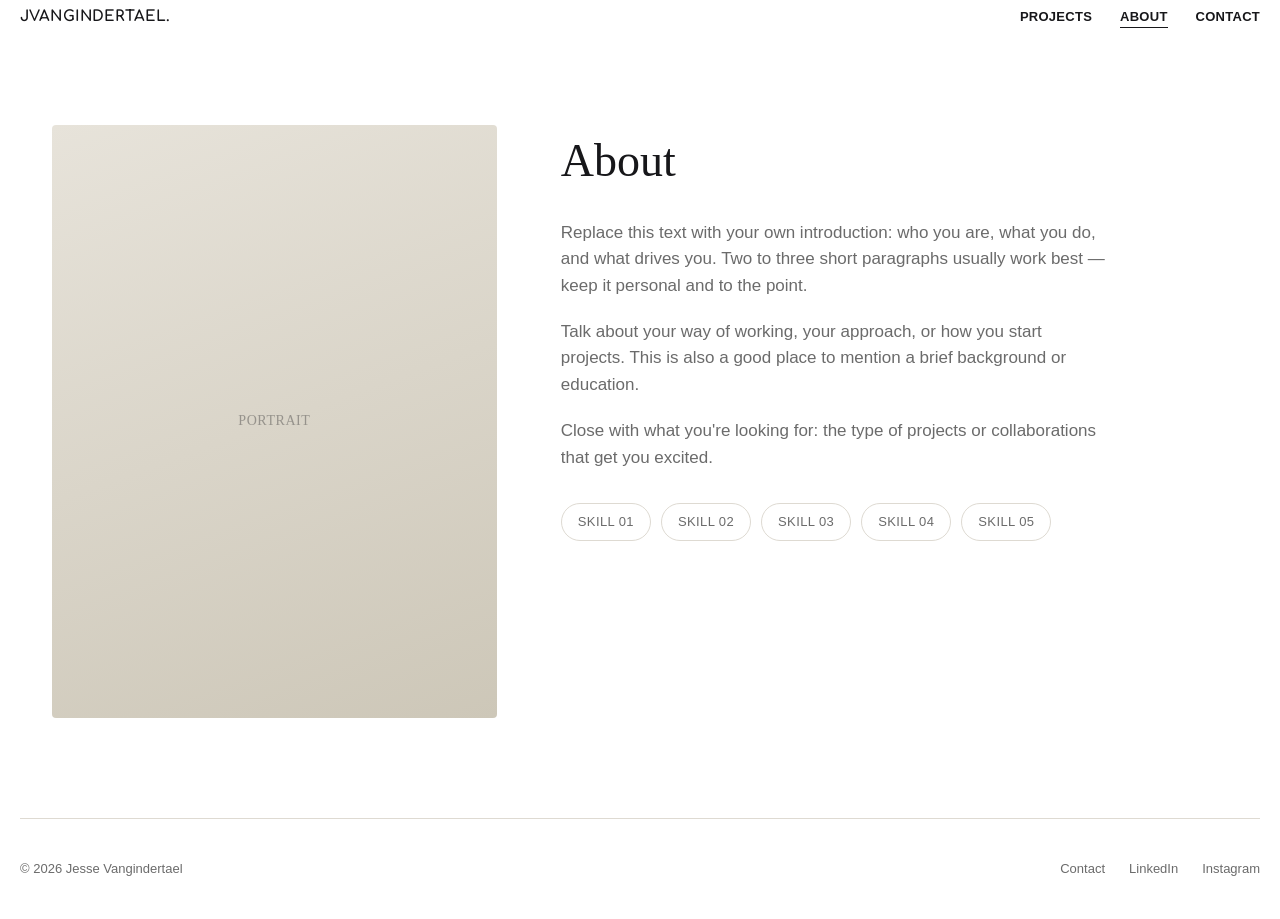
==== about.html @ d2555ea0 "Translate entire site to English" ====
<!DOCTYPE html>
<html lang="en">
<head>
<meta charset="UTF-8">
<meta name="viewport" content="width=device-width, initial-scale=1.0">
<title>About — Jesse Vangindertael</title>
<meta name="description" content="About Jesse Vangindertael — background, approach and skills.">
<link rel="preconnect" href="https://fonts.googleapis.com">
<link rel="preconnect" href="https://fonts.gstatic.com" crossorigin>
<link href="https://fonts.googleapis.com/css2?family=Comfortaa:wght@700&display=swap" rel="stylesheet">
<link rel="stylesheet" href="assets/css/style.css">
<link rel="icon" type="image/svg+xml" href="assets/img/favicon.svg">
</head>
<body>

<header class="site-header">
  <nav class="nav container">
    <a href="index.html" class="nav-logo">JVANGINDERTAEL.</a>
    <button class="nav-toggle" aria-label="Menu" aria-expanded="false">
      <span></span><span></span><span></span>
    </button>
    <ul class="nav-links">
      <li><a href="index.html">Projects</a></li>
      <li><a href="about.html" aria-current="page">About</a></li>
      <li><a href="contact.html">Contact</a></li>
    </ul>
  </nav>
</header>

<main class="container">
  <div class="about-grid">
    <div class="about-photo"></div>
    <div class="about-copy">
      <h1>About</h1>
      <p>Replace this text with your own introduction: who you are, what you do, and what drives you. Two to three short paragraphs usually work best — keep it personal and to the point.</p>
      <p>Talk about your way of working, your approach, or how you start projects. This is also a good place to mention a brief background or education.</p>
      <p>Close with what you're looking for: the type of projects or collaborations that get you excited.</p>

      <ul class="tag-list">
        <li>Skill 01</li>
        <li>Skill 02</li>
        <li>Skill 03</li>
        <li>Skill 04</li>
        <li>Skill 05</li>
      </ul>
    </div>
  </div>
</main>

<footer class="site-footer container">
  <div class="footer-row">
    <span>© 2026 Jesse Vangindertael</span>
    <ul class="footer-links">
      <li><a href="contact.html">Contact</a></li>
      <li><a href="#">LinkedIn</a></li>
      <li><a href="#">Instagram</a></li>
    </ul>
  </div>
</footer>

<script src="assets/js/main.js"></script>
</body>
</html>
---- assets/css/style.css ----
/* ============================================
   Jesse Vangindertael — Portfolio
   Editorial, minimal design system
   ============================================ */

:root {
  --bg: #ffffff;
  --bg-alt: #efece6;
  --fg: #17171a;
  --muted: #6b6b6b;
  --line: #dedad2;
  --accent: #c1502e;
  --container: 1240px;
  --gap: 24px;
  --serif: Georgia, 'Iowan Old Style', 'Palatino Linotype', 'Times New Roman', serif;
  --sans: -apple-system, BlinkMacSystemFont, 'Segoe UI', Roboto, Helvetica, Arial, sans-serif;
}

* { box-sizing: border-box; }

html { scroll-behavior: smooth; }

body {
  margin: 0;
  background: var(--bg);
  color: var(--fg);
  font-family: var(--sans);
  font-size: 16px;
  line-height: 1.55;
  -webkit-font-smoothing: antialiased;
}

img { max-width: 100%; display: block; }

a {
  color: inherit;
  text-decoration: none;
}

.container {
  max-width: var(--container);
  margin: 0 auto;
  padding: 0 32px;
}

/* ---------- Nav ---------- */

.site-header {
  position: sticky;
  top: 0;
  z-index: 50;
  background: rgba(255, 255, 255, 0.86);
  backdrop-filter: blur(8px);
}

.nav {
  display: flex;
  align-items: center;
  justify-content: space-between;
  padding: 4px 0 16px;
}

.nav-logo {
  font-family: 'Comfortaa', var(--sans);
  font-weight: 700;
  font-size: 15px;
  letter-spacing: 0.01em;
}

.nav-links {
  display: flex;
  gap: 28px;
  list-style: none;
  margin: 0;
  padding: 0;
}

.nav-links a {
  font-family: var(--sans);
  font-weight: 700;
  font-size: 13px;
  letter-spacing: 0.02em;
  text-transform: uppercase;
  position: relative;
  padding-bottom: 4px;
}

.nav-links a::after {
  content: '';
  position: absolute;
  left: 0;
  bottom: 0;
  width: 0;
  height: 1px;
  background: var(--fg);
  transition: width 0.25s ease;
}

.nav-links a:hover::after,
.nav-links a[aria-current="page"]::after {
  width: 100%;
}

.nav-toggle {
  display: none;
  background: none;
  border: none;
  cursor: pointer;
  padding: 8px;
}

.nav-toggle span {
  display: block;
  width: 22px;
  height: 1px;
  background: var(--fg);
  margin: 5px 0;
  transition: transform 0.25s ease, opacity 0.25s ease;
}

/* ---------- Hero ---------- */

.hero {
  padding: 120px 0 80px;
}

.hero-eyebrow {
  font-size: 13px;
  letter-spacing: 0.12em;
  text-transform: uppercase;
  color: var(--muted);
  margin: 0 0 20px;
}

.hero-row {
  display: flex;
  justify-content: space-between;
  align-items: flex-start;
  gap: 40px;
}

.hero h1 {
  font-family: var(--sans);
  font-weight: 800;
  font-size: clamp(48px, 9vw, 100px);
  line-height: 0.95;
  letter-spacing: -0.01em;
  text-transform: uppercase;
  margin: 0;
}

.hero-side-text {
  font-size: 15px;
  color: var(--muted);
  max-width: 28ch;
  text-align: right;
  margin: 10px 0 0;
  flex-shrink: 0;
}

/* ---------- Section headings ---------- */

.section-head {
  display: flex;
  align-items: flex-end;
  justify-content: space-between;
  border-top: 1px solid var(--line);
  padding-top: 28px;
  margin: 0 0 48px;
}

.section-head h2 {
  font-family: var(--serif);
  font-weight: 400;
  font-size: 28px;
  margin: 0;
}

.section-head span {
  color: var(--muted);
  font-size: 14px;
}

/* ---------- Project grid ---------- */

.project-grid {
  display: grid;
  grid-template-columns: repeat(2, 1fr);
  gap: 56px 40px;
  padding-bottom: 100px;
}

.project-card { display: block; }

.project-thumb {
  position: relative;
  aspect-ratio: 4 / 3;
  border-radius: 4px;
  overflow: hidden;
  background: linear-gradient(135deg, #e7e3da 0%, #d8d3c6 60%, #cdc7b8 100%);
  margin-bottom: 20px;
}

.project-thumb::after {
  content: attr(data-label);
  position: absolute;
  inset: 0;
  display: flex;
  align-items: center;
  justify-content: center;
  font-family: var(--serif);
  font-size: 14px;
  letter-spacing: 0.04em;
  color: rgba(23, 23, 26, 0.35);
  text-transform: uppercase;
}

.project-thumb img {
  width: 100%;
  height: 100%;
  object-fit: cover;
  transition: transform 0.6s ease;
}

.project-card:hover .project-thumb img { transform: scale(1.04); }

.project-meta {
  display: flex;
  gap: 14px;
  font-size: 13px;
  letter-spacing: 0.04em;
  text-transform: uppercase;
  color: var(--muted);
  margin-bottom: 10px;
}

.project-card h3 {
  font-family: var(--serif);
  font-weight: 400;
  font-size: 24px;
  margin: 0 0 10px;
}

.project-link {
  font-size: 14px;
  display: inline-flex;
  align-items: center;
  gap: 6px;
  border-bottom: 1px solid var(--fg);
  padding-bottom: 2px;
}

.project-link::after {
  content: '→';
  transition: transform 0.2s ease;
}

.project-card:hover .project-link::after { transform: translateX(4px); }

/* ---------- Buttons ---------- */

.btn {
  display: inline-flex;
  align-items: center;
  gap: 10px;
  font-size: 14px;
  letter-spacing: 0.03em;
  text-transform: uppercase;
  padding: 16px 28px;
  border: 1px solid var(--fg);
  border-radius: 999px;
  transition: background 0.2s ease, color 0.2s ease;
}

.btn:hover {
  background: var(--fg);
  color: var(--bg);
}

/* ---------- About page ---------- */

.about-grid {
  display: grid;
  grid-template-columns: 0.8fr 1.2fr;
  gap: 64px;
  padding: 80px 0 100px;
  align-items: start;
}

.about-photo {
  aspect-ratio: 3 / 4;
  border-radius: 4px;
  background: linear-gradient(160deg, #e7e3da 0%, #cdc7b8 100%);
  position: relative;
}

.about-photo::after {
  content: 'Portrait';
  position: absolute;
  inset: 0;
  display: flex;
  align-items: center;
  justify-content: center;
  font-family: var(--serif);
  color: rgba(23, 23, 26, 0.35);
  text-transform: uppercase;
  font-size: 14px;
  letter-spacing: 0.04em;
}

.about-copy h1 {
  font-family: var(--serif);
  font-weight: 400;
  font-size: clamp(32px, 4vw, 46px);
  margin: 0 0 24px;
}

.about-copy p {
  color: var(--muted);
  font-size: 17px;
  max-width: 58ch;
  margin: 0 0 20px;
}

.tag-list {
  display: flex;
  flex-wrap: wrap;
  gap: 10px;
  margin: 32px 0 0;
  padding: 0;
  list-style: none;
}

.tag-list li {
  font-size: 13px;
  letter-spacing: 0.03em;
  text-transform: uppercase;
  border: 1px solid var(--line);
  border-radius: 999px;
  padding: 8px 16px;
  color: var(--muted);
}

/* ---------- Contact page ---------- */

.contact-hero {
  padding: 120px 0 60px;
  border-bottom: 1px solid var(--line);
}

.contact-hero h1 {
  font-family: var(--serif);
  font-weight: 400;
  font-size: clamp(36px, 5vw, 64px);
  margin: 0 0 24px;
  max-width: 18ch;
}

.contact-email {
  font-family: var(--serif);
  font-size: clamp(24px, 3vw, 34px);
  border-bottom: 1px solid var(--fg);
  padding-bottom: 6px;
}

.contact-grid {
  display: grid;
  grid-template-columns: repeat(3, 1fr);
  gap: 40px;
  padding: 60px 0 100px;
}

.contact-block h4 {
  font-size: 13px;
  letter-spacing: 0.08em;
  text-transform: uppercase;
  color: var(--muted);
  margin: 0 0 14px;
}

.contact-block p,
.contact-block a {
  display: block;
  font-size: 16px;
  margin: 0 0 6px;
}

.contact-block a:hover { color: var(--accent); }

/* ---------- Footer ---------- */

.site-footer {
  border-top: 1px solid var(--line);
  padding: 40px 0;
}

.footer-row {
  display: flex;
  align-items: center;
  justify-content: space-between;
  font-size: 13px;
  color: var(--muted);
}

.footer-links {
  display: flex;
  gap: 24px;
  list-style: none;
  margin: 0;
  padding: 0;
}

/* ---------- Responsive ---------- */

@media (max-width: 860px) {
  .nav-links { 
    position: fixed;
    top: 121px;
    left: 0;
    right: 0;
    background: var(--bg);
    flex-direction: column;
    gap: 0;
    border-bottom: 1px solid var(--line);
    max-height: 0;
    overflow: hidden;
    transition: max-height 0.3s ease;
  }

  .nav-links.open { max-height: 300px; }

  .nav-links li { border-top: 1px solid var(--line); }
  .nav-links li:first-child { border-top: none; }
  .nav-links a { display: block; padding: 18px 32px; }
  .nav-links a::after { display: none; }

  .nav-toggle { display: block; }

  .hero-row { flex-direction: column; align-items: flex-start; gap: 16px; }
  .hero-side-text { text-align: left; max-width: 100%; margin-top: 0; }

  .project-grid { grid-template-columns: 1fr; gap: 48px; }
  .about-grid { grid-template-columns: 1fr; gap: 40px; }
  .contact-grid { grid-template-columns: 1fr 1fr; }
  .footer-row { flex-direction: column; gap: 16px; align-items: flex-start; }
}

@media (max-width: 560px) {
  .contact-grid { grid-template-columns: 1fr; }
  .hero { padding: 100px 0 60px; }
}
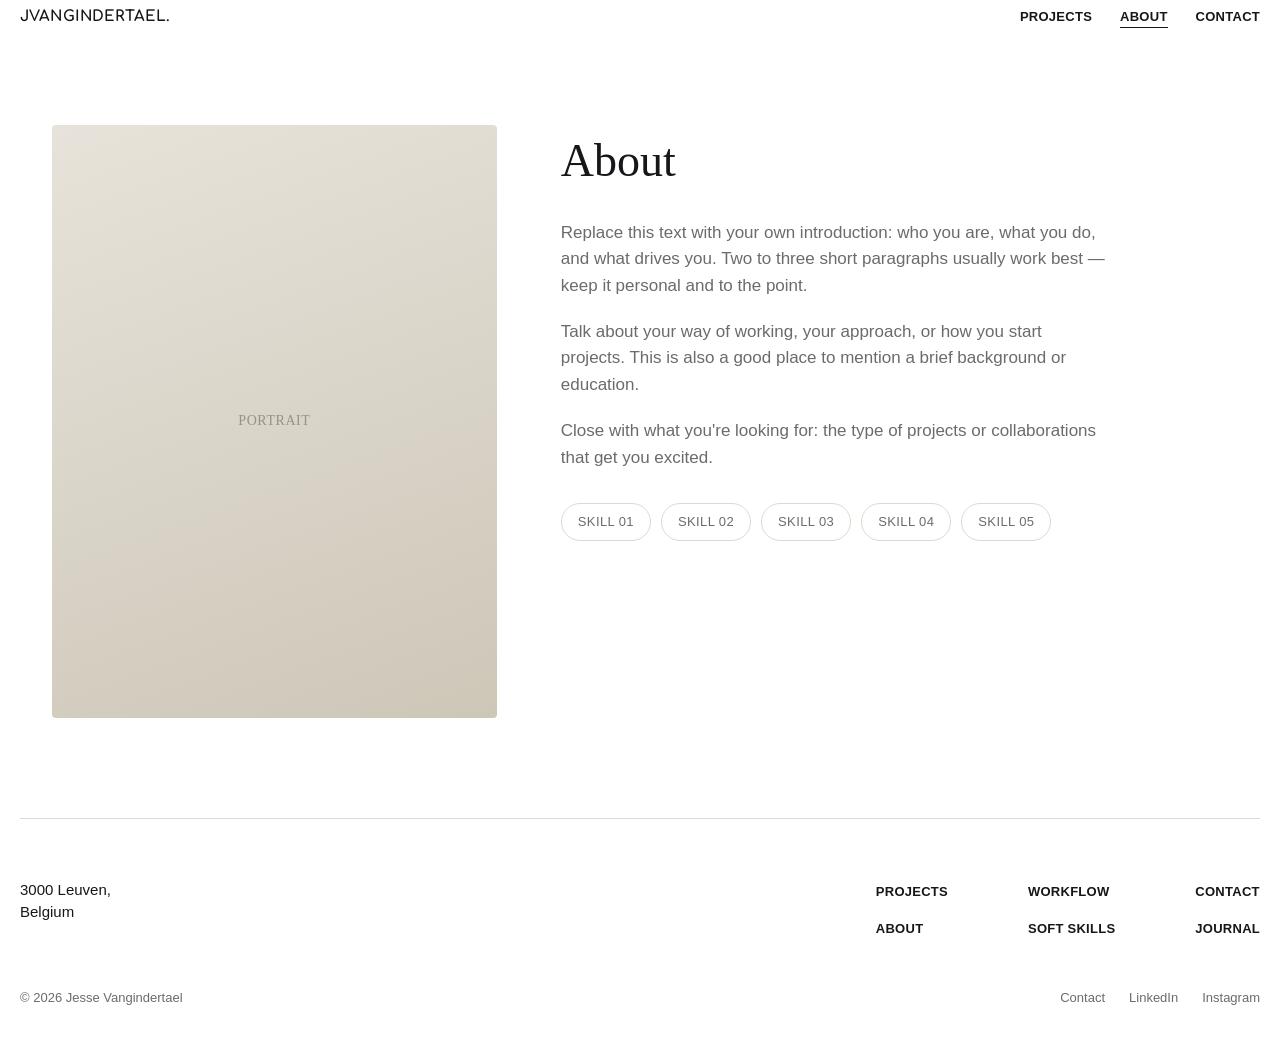
==== commit b3226cbc: "Apply new footer structure (address + link columns) to about and contact pages" ====
--- a/about.html
+++ b/about.html
@@ -48,6 +48,23 @@
 </main>
 
 <footer class="site-footer container">
+  <div class="footer-top">
+    <p class="address-block">3000 Leuven,<br>Belgium</p>
+    <div class="footer-columns">
+      <ul>
+        <li><a href="index.html">Projects</a></li>
+        <li><a href="about.html">About</a></li>
+      </ul>
+      <ul>
+        <li><a href="#">Workflow</a></li>
+        <li><a href="#">Soft skills</a></li>
+      </ul>
+      <ul>
+        <li><a href="contact.html">Contact</a></li>
+        <li><a href="#">Journal</a></li>
+      </ul>
+    </div>
+  </div>
   <div class="footer-row">
     <span>© 2026 Jesse Vangindertael</span>
     <ul class="footer-links">
--- a/assets/css/style.css
+++ b/assets/css/style.css
@@ -158,6 +158,24 @@
   flex-shrink: 0;
 }
 
+/* ---------- Outro wordmark ---------- */
+
+.outro {
+  padding: 0 0 80px;
+  text-align: center;
+}
+
+.outro-title {
+  font-family: var(--sans);
+  font-weight: 700;
+  font-size: clamp(64px, 16vw, 230px);
+  line-height: 0.9;
+  letter-spacing: -0.01em;
+  text-transform: uppercase;
+  margin: 0;
+  white-space: nowrap;
+}
+
 /* ---------- Section headings ---------- */
 
 .section-head {
@@ -389,9 +407,165 @@
 
 /* ---------- Footer ---------- */
 
+.subscribe-row {
+  border-top: 1px solid var(--line);
+  padding: 60px 0;
+  display: flex;
+  flex-wrap: wrap;
+  align-items: flex-start;
+  justify-content: space-between;
+  gap: 48px;
+}
+
+.subscribe-col {
+  display: flex;
+  flex-direction: column;
+  min-width: 260px;
+}
+
+.address-block {
+  font-size: 15px;
+  color: var(--fg);
+  line-height: 1.5;
+  margin: 0;
+}
+
+.highlight-list {
+  list-style: none;
+  margin: 0;
+  padding: 0;
+  flex: 1;
+  min-width: 320px;
+  max-width: 760px;
+}
+
+.highlight-list li {
+  border-top: 1px solid var(--line);
+}
+
+.highlight-list li:last-child {
+  border-bottom: 1px solid var(--line);
+}
+
+.highlight-list a {
+  display: flex;
+  align-items: center;
+  gap: 20px;
+  padding: 20px 0;
+}
+
+.highlight-thumb {
+  width: 56px;
+  height: 56px;
+  flex-shrink: 0;
+  border-radius: 4px;
+  background: linear-gradient(135deg, #e7e3da 0%, #d8d3c6 60%, #cdc7b8 100%);
+}
+
+.highlight-title {
+  font-family: var(--serif);
+  font-size: 18px;
+  flex: 1;
+}
+
+.highlight-link {
+  font-size: 13px;
+  font-weight: 700;
+  letter-spacing: 0.02em;
+  text-transform: uppercase;
+  display: inline-flex;
+  align-items: center;
+  gap: 6px;
+  white-space: nowrap;
+}
+
+.highlight-list a:hover .highlight-link { color: var(--accent); }
+
+.subscribe-text {
+  font-size: 20px;
+  max-width: 32ch;
+  margin: 0;
+}
+
+.subscribe-form {
+  display: flex;
+  align-items: center;
+  gap: 24px;
+}
+
+.subscribe-form input {
+  font-family: var(--sans);
+  font-size: 15px;
+  border: none;
+  border-bottom: 1px solid var(--line);
+  background: transparent;
+  padding: 8px 0;
+  width: 240px;
+  outline: none;
+}
+
+.subscribe-form input::placeholder {
+  color: var(--muted);
+}
+
+.subscribe-form input:focus {
+  border-bottom-color: var(--fg);
+}
+
+.subscribe-form button {
+  display: inline-flex;
+  align-items: center;
+  gap: 8px;
+  font-family: var(--sans);
+  font-weight: 700;
+  font-size: 13px;
+  letter-spacing: 0.02em;
+  text-transform: uppercase;
+  background: none;
+  border: none;
+  cursor: pointer;
+  color: var(--fg);
+  white-space: nowrap;
+}
+
 .site-footer {
   border-top: 1px solid var(--line);
-  padding: 40px 0;
+  padding: 60px 0 40px;
+}
+
+.footer-top {
+  display: flex;
+  flex-wrap: wrap;
+  justify-content: space-between;
+  align-items: flex-start;
+  gap: 48px;
+  margin-bottom: 48px;
+}
+
+.footer-columns {
+  display: grid;
+  grid-template-columns: repeat(3, auto);
+  gap: 16px 80px;
+}
+
+.footer-columns ul {
+  list-style: none;
+  margin: 0;
+  padding: 0;
+  display: flex;
+  flex-direction: column;
+  gap: 12px;
+}
+
+.footer-columns a {
+  font-size: 13px;
+  font-weight: 700;
+  letter-spacing: 0.02em;
+  text-transform: uppercase;
+}
+
+.footer-columns a:hover {
+  color: var(--accent);
 }
 
 .footer-row {
@@ -440,6 +614,14 @@
   .hero-side-text { text-align: left; max-width: 100%; margin-top: 0; }
 
   .project-grid { grid-template-columns: 1fr; gap: 48px; }
+
+  .subscribe-row { flex-direction: column; align-items: flex-start; }
+  .subscribe-form { width: 100%; }
+  .subscribe-form input { flex: 1; width: auto; }
+  .highlight-list { width: 100%; max-width: none; }
+
+  .footer-top { flex-direction: column; gap: 24px; }
+  .footer-columns { grid-template-columns: repeat(2, auto); gap: 24px 48px; }
   .about-grid { grid-template-columns: 1fr; gap: 40px; }
   .contact-grid { grid-template-columns: 1fr 1fr; }
   .footer-row { flex-direction: column; gap: 16px; align-items: flex-start; }
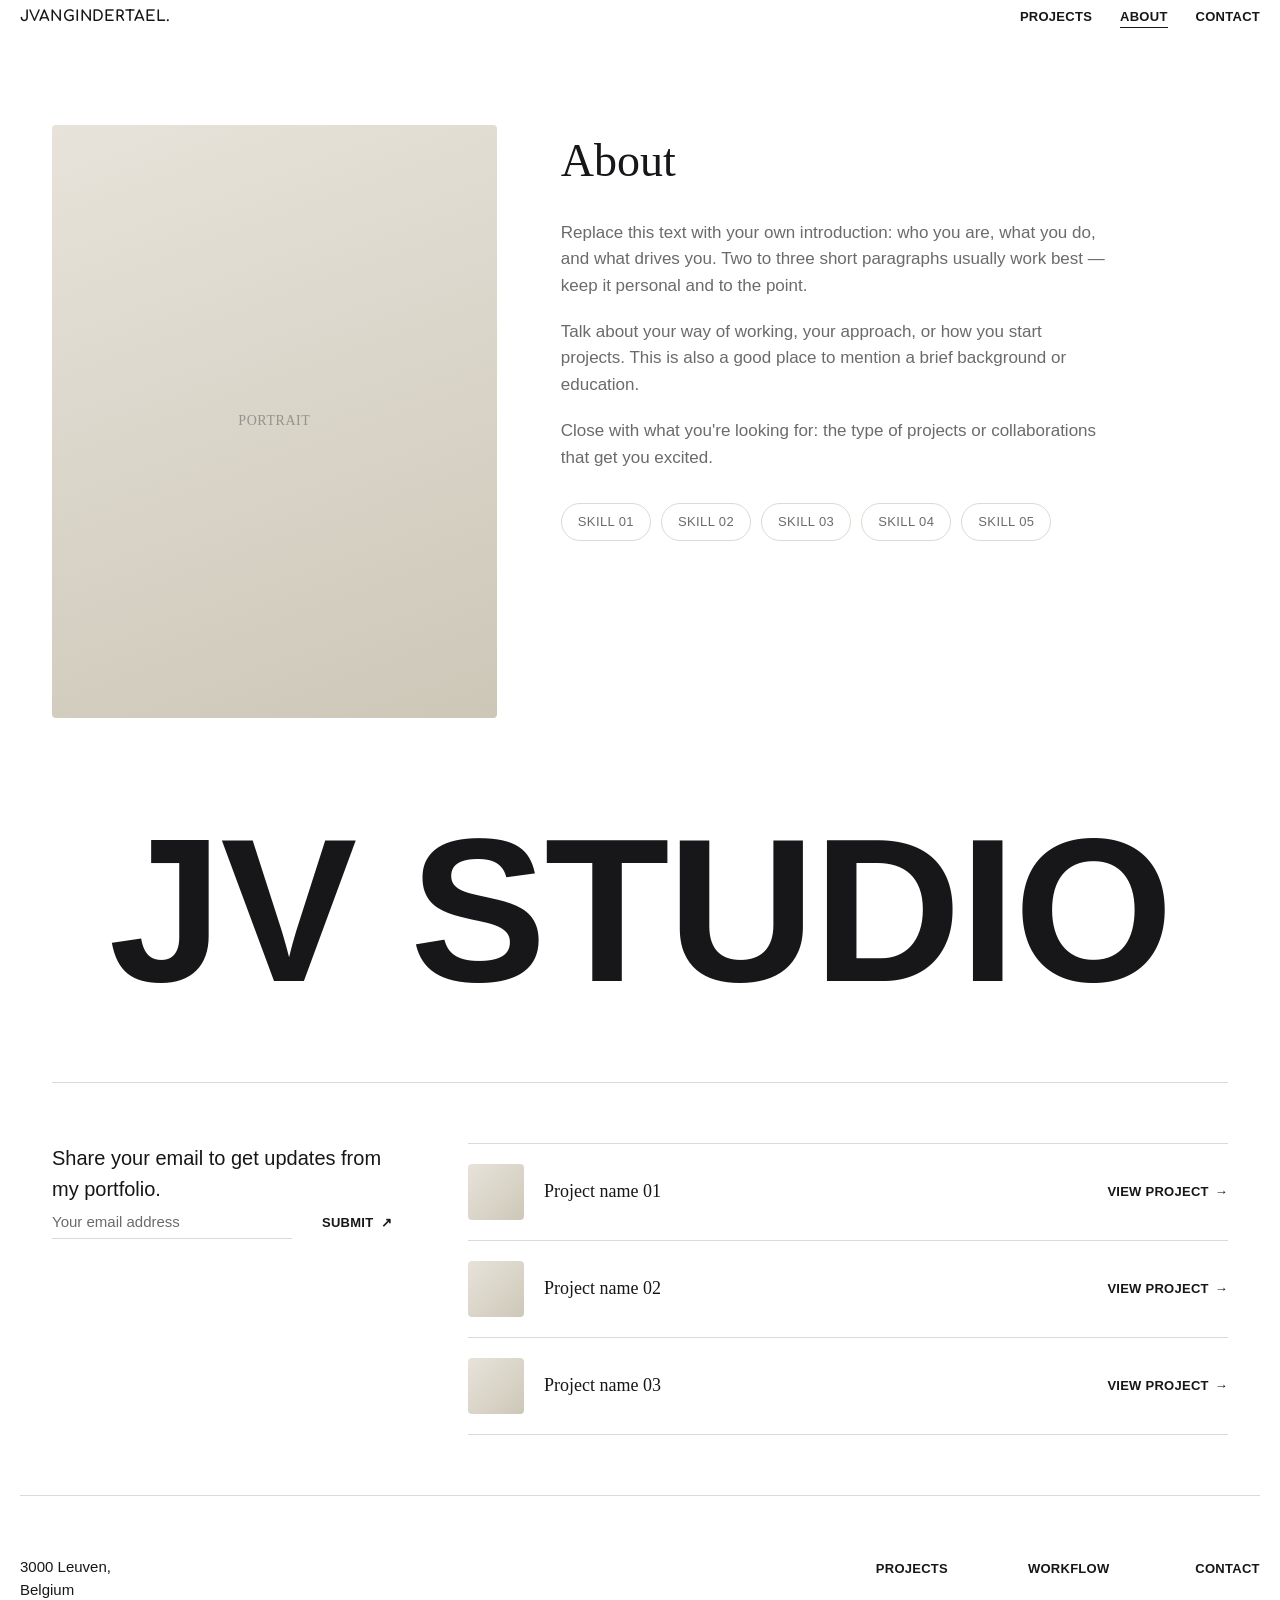
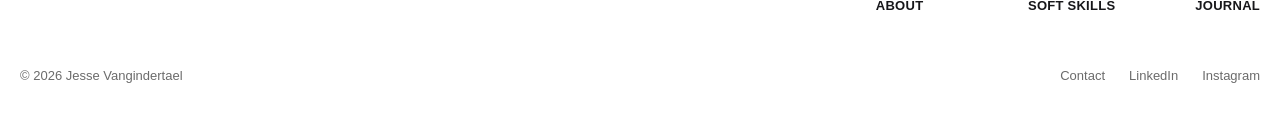
==== commit f37dd3af: "Repeat JV STUDIO wordmark and subscribe/highlight block on about and contact pages" ====
--- a/about.html
+++ b/about.html
@@ -47,6 +47,46 @@
   </div>
 </main>
 
+  <section class="container outro">
+    <h2 class="outro-title">JV STUDIO</h2>
+  </section>
+
+  <section class="container">
+    <div class="subscribe-row">
+      <div class="subscribe-col">
+        <p class="subscribe-text">Share your email to get updates from my portfolio.</p>
+        <form class="subscribe-form">
+          <input type="email" placeholder="Your email address" aria-label="Email address" required>
+          <button type="submit">Submit <span aria-hidden="true">↗</span></button>
+        </form>
+      </div>
+
+      <ul class="highlight-list">
+        <li>
+          <a href="#">
+            <div class="highlight-thumb"></div>
+            <span class="highlight-title">Project name 01</span>
+            <span class="highlight-link">View project <span aria-hidden="true">→</span></span>
+          </a>
+        </li>
+        <li>
+          <a href="#">
+            <div class="highlight-thumb"></div>
+            <span class="highlight-title">Project name 02</span>
+            <span class="highlight-link">View project <span aria-hidden="true">→</span></span>
+          </a>
+        </li>
+        <li>
+          <a href="#">
+            <div class="highlight-thumb"></div>
+            <span class="highlight-title">Project name 03</span>
+            <span class="highlight-link">View project <span aria-hidden="true">→</span></span>
+          </a>
+        </li>
+      </ul>
+    </div>
+  </section>
+
 <footer class="site-footer container">
   <div class="footer-top">
     <p class="address-block">3000 Leuven,<br>Belgium</p>
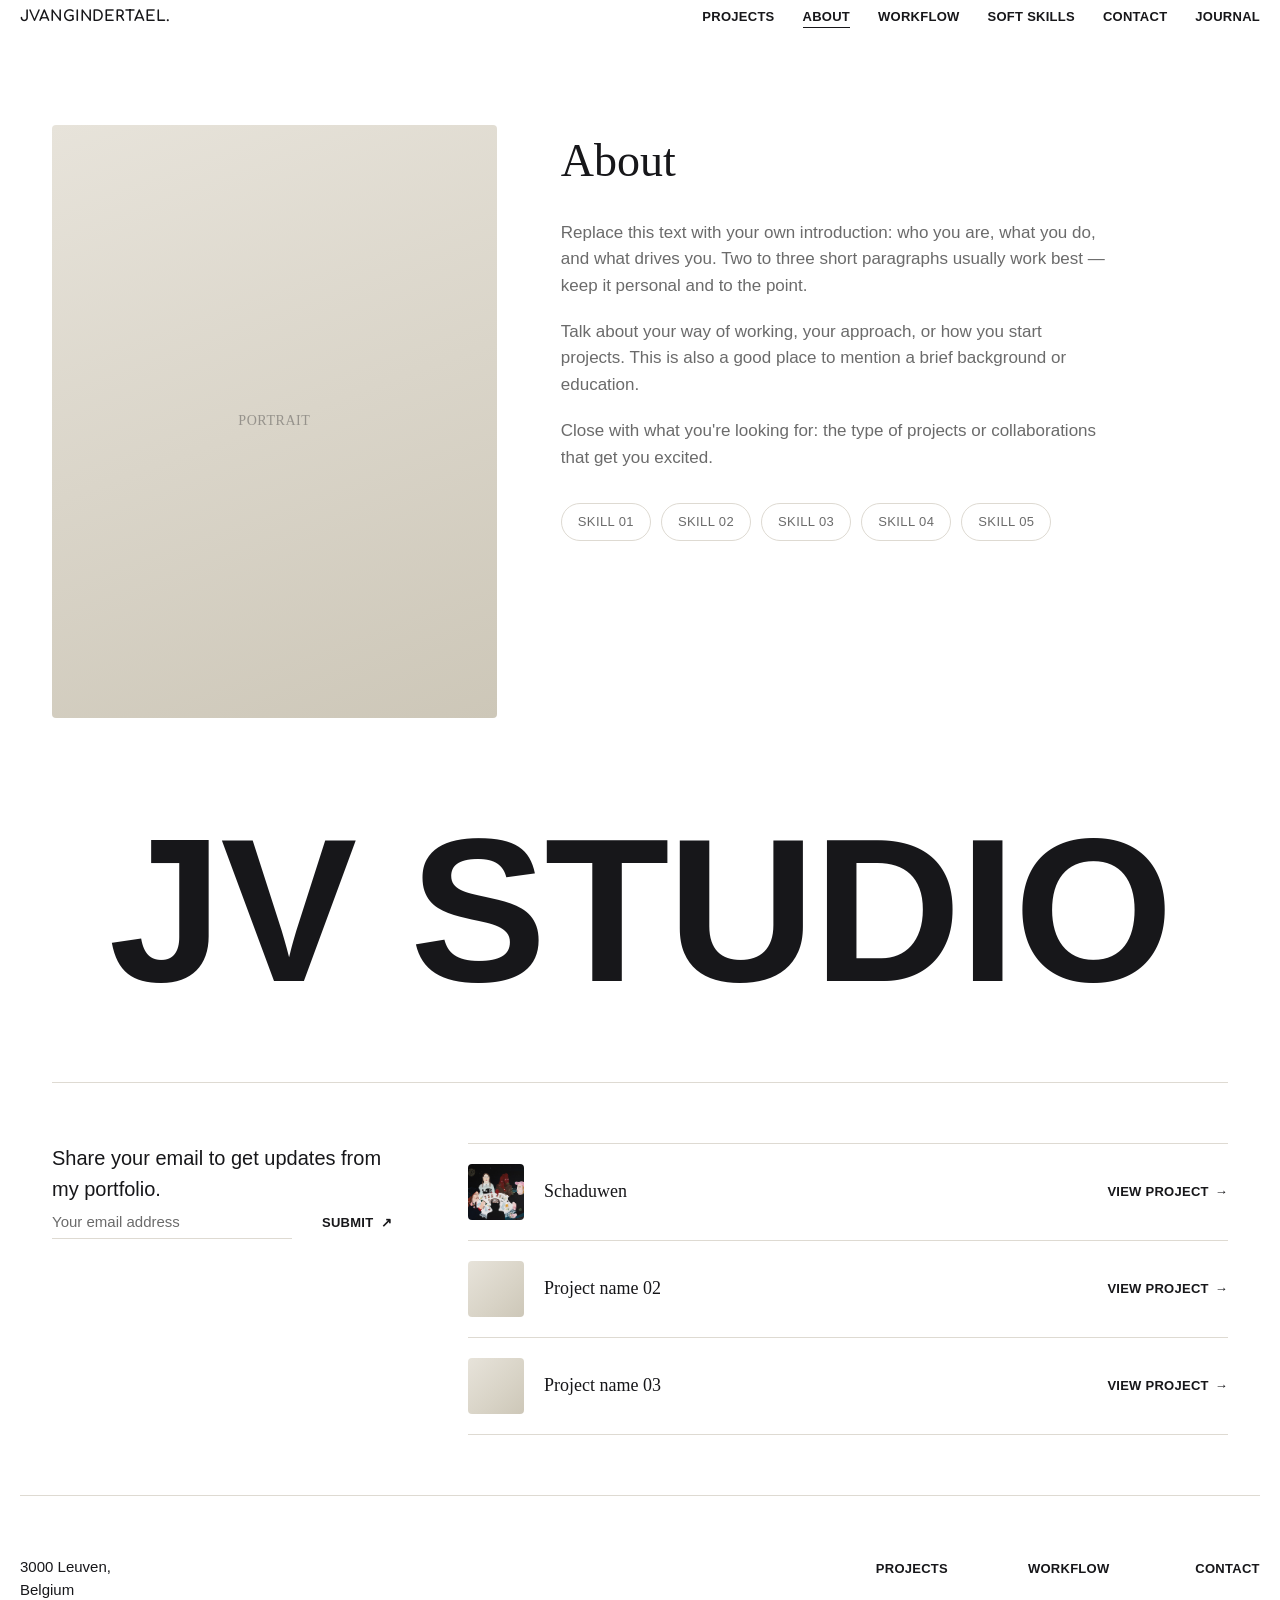
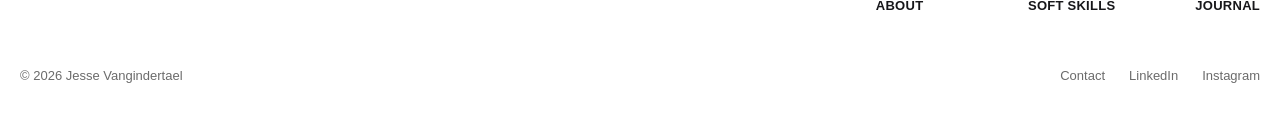
==== commit 8dec07e5: "Replace first placeholder project with real Schaduwen VR project" ====
--- a/about.html
+++ b/about.html
@@ -3,6 +3,8 @@
 <head>
 <meta charset="UTF-8">
 <meta name="viewport" content="width=device-width, initial-scale=1.0">
+<!-- Contentsquare tracking tag (heatmaps) -->
+<script defer src="https://t.contentsquare.net/uxa/7b117db7269c8.js"></script>
 <title>About — Jesse Vangindertael</title>
 <meta name="description" content="About Jesse Vangindertael — background, approach and skills.">
 <link rel="preconnect" href="https://fonts.googleapis.com">
@@ -22,7 +24,10 @@
     <ul class="nav-links">
       <li><a href="index.html">Projects</a></li>
       <li><a href="about.html" aria-current="page">About</a></li>
+      <li><a href="workflow.html">Workflow</a></li>
+      <li><a href="soft-skills.html">Soft skills</a></li>
       <li><a href="contact.html">Contact</a></li>
+      <li><a href="journal.html">Journal</a></li>
     </ul>
   </nav>
 </header>
@@ -64,8 +69,8 @@
       <ul class="highlight-list">
         <li>
           <a href="#">
-            <div class="highlight-thumb"></div>
-            <span class="highlight-title">Project name 01</span>
+            <div class="highlight-thumb"><img src="assets/img/projects/schaduwen.jpg" alt="Schaduwen"></div>
+            <span class="highlight-title">Schaduwen</span>
             <span class="highlight-link">View project <span aria-hidden="true">→</span></span>
           </a>
         </li>
@@ -96,12 +101,12 @@
         <li><a href="about.html">About</a></li>
       </ul>
       <ul>
-        <li><a href="#">Workflow</a></li>
-        <li><a href="#">Soft skills</a></li>
+        <li><a href="workflow.html">Workflow</a></li>
+        <li><a href="soft-skills.html">Soft skills</a></li>
       </ul>
       <ul>
         <li><a href="contact.html">Contact</a></li>
-        <li><a href="#">Journal</a></li>
+        <li><a href="journal.html">Journal</a></li>
       </ul>
     </div>
   </div>
--- a/assets/css/style.css
+++ b/assets/css/style.css
@@ -405,6 +405,77 @@
 
 .contact-block a:hover { color: var(--accent); }
 
+/* ---------- Generic content page ---------- */
+
+.page-hero {
+  padding: 120px 0 60px;
+  border-bottom: 1px solid var(--line);
+}
+
+.page-hero h1 {
+  font-family: var(--serif);
+  font-weight: 400;
+  font-size: clamp(36px, 5vw, 64px);
+  margin: 0 0 20px;
+  max-width: 18ch;
+}
+
+.page-intro {
+  color: var(--muted);
+  font-size: 17px;
+  max-width: 60ch;
+  margin: 0;
+}
+
+.page-body {
+  padding: 60px 0 100px;
+}
+
+.page-body p {
+  color: var(--muted);
+  font-size: 17px;
+  max-width: 58ch;
+  margin: 0 0 20px;
+}
+
+.journal-list {
+  list-style: none;
+  margin: 40px 0 0;
+  padding: 0;
+}
+
+.journal-list li {
+  border-top: 1px solid var(--line);
+  padding: 28px 0;
+}
+
+.journal-list li:last-child {
+  border-bottom: 1px solid var(--line);
+}
+
+.journal-date {
+  display: block;
+  font-size: 13px;
+  letter-spacing: 0.02em;
+  text-transform: uppercase;
+  color: var(--muted);
+  margin-bottom: 8px;
+}
+
+.journal-entry-title {
+  font-family: var(--serif);
+  font-weight: 400;
+  font-size: 20px;
+  margin: 0 0 8px;
+}
+
+.journal-entry-text {
+  color: var(--muted);
+  font-size: 15px;
+  max-width: 60ch;
+  margin: 0;
+}
+
 /* ---------- Footer ---------- */
 
 .subscribe-row {
@@ -460,6 +531,14 @@
   flex-shrink: 0;
   border-radius: 4px;
   background: linear-gradient(135deg, #e7e3da 0%, #d8d3c6 60%, #cdc7b8 100%);
+  overflow: hidden;
+}
+
+.highlight-thumb img {
+  width: 100%;
+  height: 100%;
+  object-fit: cover;
+  display: block;
 }
 
 .highlight-title {
@@ -601,7 +680,7 @@
     transition: max-height 0.3s ease;
   }
 
-  .nav-links.open { max-height: 300px; }
+  .nav-links.open { max-height: 600px; }
 
   .nav-links li { border-top: 1px solid var(--line); }
   .nav-links li:first-child { border-top: none; }
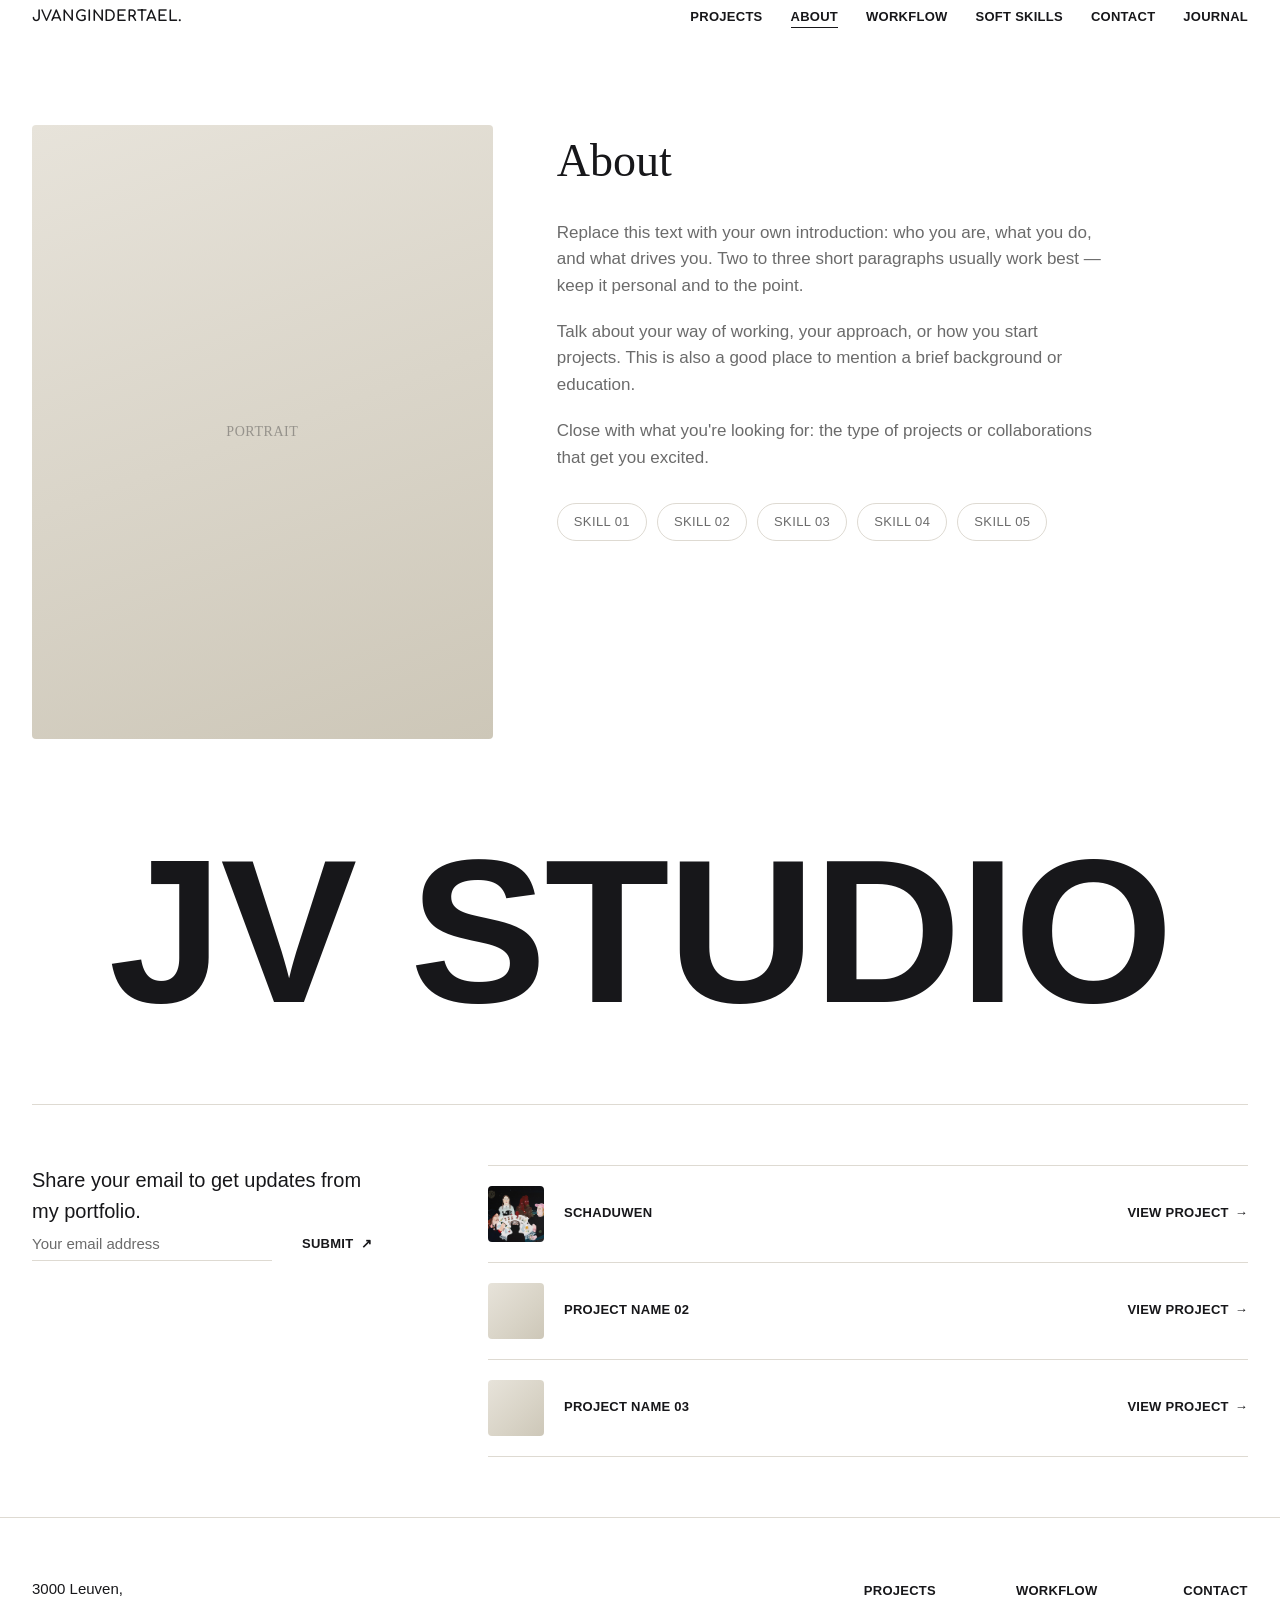
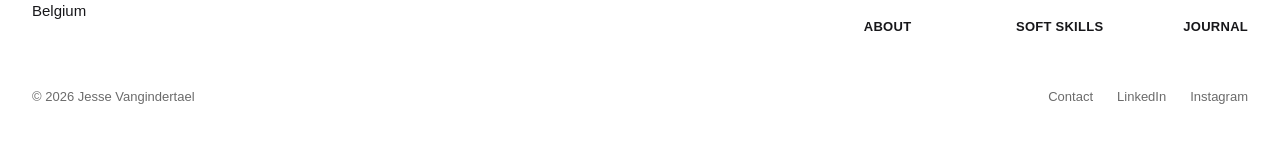
==== commit a34e7cd9: "Shrink the portrait demo video on the RoadMate page The phone-screen recording is 9:16, so it dwarfe" ====
--- a/about.html
+++ b/about.html
@@ -10,7 +10,7 @@
 <link rel="preconnect" href="https://fonts.googleapis.com">
 <link rel="preconnect" href="https://fonts.gstatic.com" crossorigin>
 <link href="https://fonts.googleapis.com/css2?family=Comfortaa:wght@700&display=swap" rel="stylesheet">
-<link rel="stylesheet" href="assets/css/style.css">
+<link rel="stylesheet" href="assets/css/style.css?v=3">
 <link rel="icon" type="image/svg+xml" href="assets/img/favicon.svg">
 </head>
 <body>
@@ -68,7 +68,7 @@
 
       <ul class="highlight-list">
         <li>
-          <a href="#">
+          <a href="schaduwen.html">
             <div class="highlight-thumb"><img src="assets/img/projects/schaduwen.jpg" alt="Schaduwen"></div>
             <span class="highlight-title">Schaduwen</span>
             <span class="highlight-link">View project <span aria-hidden="true">→</span></span>
--- a/assets/css/style.css
+++ b/assets/css/style.css
@@ -10,7 +10,7 @@
   --muted: #6b6b6b;
   --line: #dedad2;
   --accent: #c1502e;
-  --container: 1240px;
+  --container: 1400px;
   --gap: 24px;
   --serif: Georgia, 'Iowan Old Style', 'Palatino Linotype', 'Times New Roman', serif;
   --sans: -apple-system, BlinkMacSystemFont, 'Segoe UI', Roboto, Helvetica, Arial, sans-serif;
@@ -57,7 +57,8 @@
   display: flex;
   align-items: center;
   justify-content: space-between;
-  padding: 4px 0 16px;
+  padding-top: 4px;
+  padding-bottom: 16px;
 }
 
 .nav-logo {
@@ -121,7 +122,8 @@
 /* ---------- Hero ---------- */
 
 .hero {
-  padding: 120px 0 80px;
+  padding-top: 120px;
+  padding-bottom: 80px;
 }
 
 .hero-eyebrow {
@@ -141,7 +143,7 @@
 
 .hero h1 {
   font-family: var(--sans);
-  font-weight: 800;
+  font-weight: 700;
   font-size: clamp(48px, 9vw, 100px);
   line-height: 0.95;
   letter-spacing: -0.01em;
@@ -161,7 +163,7 @@
 /* ---------- Outro wordmark ---------- */
 
 .outro {
-  padding: 0 0 80px;
+  padding-bottom: 80px;
   text-align: center;
 }
 
@@ -187,16 +189,18 @@
   margin: 0 0 48px;
 }
 
-.section-head h2 {
-  font-family: var(--serif);
-  font-weight: 400;
-  font-size: 28px;
-  margin: 0;
-}
-
-.section-head span {
-  color: var(--muted);
+.items-count {
+  font-family: var(--sans);
   font-size: 14px;
+  letter-spacing: 0.04em;
+  text-transform: uppercase;
+  color: var(--muted);
+  margin: 0;
+}
+
+.items-count strong {
+  color: var(--fg);
+  font-weight: 700;
 }
 
 /* ---------- Project grid ---------- */
@@ -204,7 +208,7 @@
 .project-grid {
   display: grid;
   grid-template-columns: repeat(2, 1fr);
-  gap: 56px 40px;
+  gap: 56px 12px;
   padding-bottom: 100px;
 }
 
@@ -213,7 +217,7 @@
 .project-thumb {
   position: relative;
   aspect-ratio: 4 / 3;
-  border-radius: 4px;
+  border-radius: 20px;
   overflow: hidden;
   background: linear-gradient(135deg, #e7e3da 0%, #d8d3c6 60%, #cdc7b8 100%);
   margin-bottom: 20px;
@@ -231,16 +235,88 @@
   letter-spacing: 0.04em;
   color: rgba(23, 23, 26, 0.35);
   text-transform: uppercase;
+  transition: opacity 0.3s ease;
+}
+
+.project-card:hover .project-thumb::after {
+  opacity: 0;
+}
+
+.project-thumb::before {
+  content: '';
+  position: absolute;
+  inset: 0;
+  background: rgba(0, 0, 0, 0.6);
+  transition: background 0.4s ease;
+  z-index: 1;
+  pointer-events: none;
+}
+
+.project-card:hover .project-thumb::before {
+  background: rgba(255, 255, 255, 0.85);
 }
 
 .project-thumb img {
   width: 100%;
   height: 100%;
   object-fit: cover;
-  transition: transform 0.6s ease;
-}
-
-.project-card:hover .project-thumb img { transform: scale(1.04); }
+  filter: grayscale(0) blur(0px);
+  transform: scale(1);
+  transition: filter 0.5s ease, transform 0.6s ease;
+}
+
+.project-thumb.is-logo {
+  background: #fff;
+}
+
+.project-thumb.is-logo img {
+  box-sizing: border-box;
+  object-fit: contain;
+  padding: 28px;
+}
+
+.highlight-thumb.is-logo {
+  background: #fff;
+}
+
+.highlight-thumb.is-logo img {
+  box-sizing: border-box;
+  object-fit: contain;
+  padding: 8px;
+}
+
+.project-card:hover .project-thumb img {
+  filter: grayscale(1) blur(6px);
+  transform: scale(1.08);
+}
+
+.project-view {
+  position: absolute;
+  top: 50%;
+  left: 50%;
+  transform: translate(-50%, -50%);
+  width: 76px;
+  height: 76px;
+  border-radius: 50%;
+  background: #000;
+  color: #fff;
+  display: flex;
+  align-items: center;
+  justify-content: center;
+  font-family: var(--sans);
+  font-size: 13px;
+  font-weight: 400;
+  letter-spacing: 0.06em;
+  text-transform: uppercase;
+  opacity: 0;
+  transition: opacity 0.3s ease;
+  pointer-events: none;
+  z-index: 2;
+}
+
+.project-card:hover .project-view {
+  opacity: 1;
+}
 
 .project-meta {
   display: flex;
@@ -253,9 +329,11 @@
 }
 
 .project-card h3 {
-  font-family: var(--serif);
-  font-weight: 400;
+  font-family: 'Manrope', var(--sans);
+  font-weight: 700;
   font-size: 24px;
+  text-transform: uppercase;
+  letter-spacing: 0.01em;
   margin: 0 0 10px;
 }
 
@@ -362,7 +440,8 @@
 /* ---------- Contact page ---------- */
 
 .contact-hero {
-  padding: 120px 0 60px;
+  padding-top: 120px;
+  padding-bottom: 60px;
   border-bottom: 1px solid var(--line);
 }
 
@@ -408,7 +487,8 @@
 /* ---------- Generic content page ---------- */
 
 .page-hero {
-  padding: 120px 0 60px;
+  padding-top: 120px;
+  padding-bottom: 60px;
   border-bottom: 1px solid var(--line);
 }
 
@@ -428,7 +508,8 @@
 }
 
 .page-body {
-  padding: 60px 0 100px;
+  padding-top: 60px;
+  padding-bottom: 100px;
 }
 
 .page-body p {
@@ -475,6 +556,236 @@
   max-width: 60ch;
   margin: 0;
 }
+
+/* ---------- Project detail page ---------- */
+
+.project-detail-hero {
+  padding-top: 120px;
+  padding-bottom: 40px;
+}
+
+.project-back {
+  display: inline-flex;
+  align-items: center;
+  gap: 6px;
+  font-size: 13px;
+  font-weight: 700;
+  letter-spacing: 0.02em;
+  text-transform: uppercase;
+  color: var(--muted);
+  margin-bottom: 32px;
+}
+
+.project-back:hover { color: var(--accent); }
+
+.project-detail-hero h1 {
+  font-family: var(--sans);
+  font-weight: 800;
+  text-transform: uppercase;
+  letter-spacing: -0.01em;
+  font-size: clamp(48px, 8vw, 96px);
+  line-height: 0.95;
+  margin: 0 0 20px;
+  max-width: 18ch;
+}
+
+.project-detail-meta {
+  display: flex;
+  flex-wrap: wrap;
+  gap: 14px;
+  font-size: 13px;
+  letter-spacing: 0.04em;
+  text-transform: uppercase;
+  color: var(--muted);
+  margin-bottom: 24px;
+}
+
+.project-detail-intro {
+  color: var(--muted);
+  font-size: 17px;
+  max-width: 62ch;
+  margin: 0;
+}
+
+.video-section {
+  padding-bottom: 100px;
+}
+
+.video-split {
+  display: grid;
+  grid-template-columns: 1fr 1fr;
+  grid-template-areas:
+    "video quote"
+    "caption .";
+  column-gap: 64px;
+  row-gap: 20px;
+}
+
+.video-quote {
+  grid-area: quote;
+  display: flex;
+  align-items: center;
+  margin: 0;
+  padding: 0;
+  border: none;
+}
+
+.video-quote p {
+  margin: 0;
+  font-family: var(--sans);
+  font-weight: 700;
+  font-size: clamp(34px, 5.6vw, 84px);
+  line-height: 1.08;
+  letter-spacing: -0.01em;
+  color: var(--fg);
+}
+
+.project-video {
+  grid-area: video;
+  position: relative;
+  border-radius: 4px;
+  overflow: hidden;
+  background: #000;
+}
+
+.project-video video,
+.project-video img {
+  width: 100%;
+  display: block;
+}
+
+.project-video img {
+  height: 100%;
+  object-fit: cover;
+}
+
+.project-video.is-portrait {
+  max-width: 280px;
+  margin: 0 auto;
+}
+
+.video-caption {
+  grid-area: caption;
+  font-size: 13px;
+  color: var(--muted);
+  margin: 0;
+  text-align: left;
+}
+
+.video-caption a {
+  color: inherit;
+  text-decoration: underline;
+  text-underline-offset: 2px;
+}
+
+.video-caption a:hover {
+  color: var(--fg);
+}
+
+/* ---------- Project process steps ---------- */
+
+.process {
+  padding-top: 100px;
+  padding-bottom: 140px;
+}
+
+.process-eyebrow {
+  font-size: 14px;
+  letter-spacing: 0.12em;
+  text-transform: uppercase;
+  color: var(--muted);
+  margin: 0 0 64px;
+}
+
+.process-grid {
+  display: grid;
+  grid-template-columns: repeat(5, 1fr);
+}
+
+.process-step {
+  display: block;
+  position: relative;
+  padding: 56px 64px 70px 28px;
+  border-right: 1px solid var(--line);
+  color: var(--fg);
+}
+
+.process-step:last-child {
+  border-right: none;
+}
+
+.process-number {
+  display: block;
+  font-family: var(--sans);
+  font-weight: 800;
+  font-size: 48px;
+  color: var(--fg);
+  line-height: 1;
+  margin-bottom: 32px;
+}
+
+.process-step h3 {
+  position: absolute;
+  top: 56px;
+  right: 14px;
+  transform: rotate(180deg);
+  writing-mode: vertical-rl;
+  font-family: 'Manrope', var(--sans);
+  font-weight: 300;
+  font-size: 36px;
+  letter-spacing: 0;
+  white-space: nowrap;
+  margin: 0;
+}
+
+.process-thumb {
+  position: relative;
+  width: 100%;
+  margin: 0 auto;
+  aspect-ratio: 4 / 3;
+  border-radius: 4px;
+  overflow: hidden;
+  background: var(--line);
+  opacity: 0;
+  transition: opacity 0.3s ease;
+}
+
+.process-step:hover .process-thumb,
+.process-step:focus-within .process-thumb {
+  opacity: 1;
+}
+
+.process-thumb img {
+  width: 100%;
+  height: 100%;
+  object-fit: cover;
+  display: block;
+}
+
+.process-explain {
+  display: flex;
+  align-items: flex-end;
+  height: 400px;
+  overflow: hidden;
+  padding-bottom: 28px;
+  opacity: 0;
+  transition: opacity 0.25s ease;
+}
+
+.process-explain p {
+  margin: 0;
+  font-size: 14px;
+  line-height: 1.55;
+  color: var(--fg);
+}
+
+.process-step:hover .process-explain,
+.process-step:focus-within .process-explain {
+  opacity: 1;
+}
+
+.process-number { transition: transform 0.2s ease; }
+.process-step:hover .process-number { transform: translateX(4px); }
 
 /* ---------- Footer ---------- */
 
@@ -542,8 +853,11 @@
 }
 
 .highlight-title {
-  font-family: var(--serif);
-  font-size: 18px;
+  font-family: var(--sans);
+  font-weight: 700;
+  text-transform: uppercase;
+  font-size: 13px;
+  letter-spacing: 0.02em;
   flex: 1;
 }
 
@@ -609,7 +923,8 @@
 
 .site-footer {
   border-top: 1px solid var(--line);
-  padding: 60px 0 40px;
+  padding-top: 60px;
+  padding-bottom: 40px;
 }
 
 .footer-top {
@@ -702,11 +1017,29 @@
   .footer-top { flex-direction: column; gap: 24px; }
   .footer-columns { grid-template-columns: repeat(2, auto); gap: 24px 48px; }
   .about-grid { grid-template-columns: 1fr; gap: 40px; }
+  .process-grid { grid-template-columns: repeat(2, 1fr); border-top: none; column-gap: 32px; row-gap: 48px; }
+  .video-split {
+    grid-template-columns: 1fr;
+    grid-template-areas: "video" "quote" "caption";
+    gap: 24px;
+  }
+  .video-quote p { font-size: clamp(24px, 6vw, 36px); }
+  .process-step { border-right: none; border-top: 1px solid var(--line); padding: 40px 0 0; margin-bottom: 0; }
+  .process-step h3 {
+    position: static;
+    writing-mode: horizontal-tb;
+    transform: none;
+    font-size: 18px;
+    margin: 0 0 4px;
+  }
+  .process-number { margin-bottom: 12px; }
+  .process-explain { height: auto; min-height: 0; overflow: visible; opacity: 1; padding-bottom: 12px; }
   .contact-grid { grid-template-columns: 1fr 1fr; }
   .footer-row { flex-direction: column; gap: 16px; align-items: flex-start; }
 }
 
 @media (max-width: 560px) {
   .contact-grid { grid-template-columns: 1fr; }
-  .hero { padding: 100px 0 60px; }
-}
+  .hero { padding-top: 100px; padding-bottom: 60px; }
+  .process-grid { grid-template-columns: 1fr; }
+}
